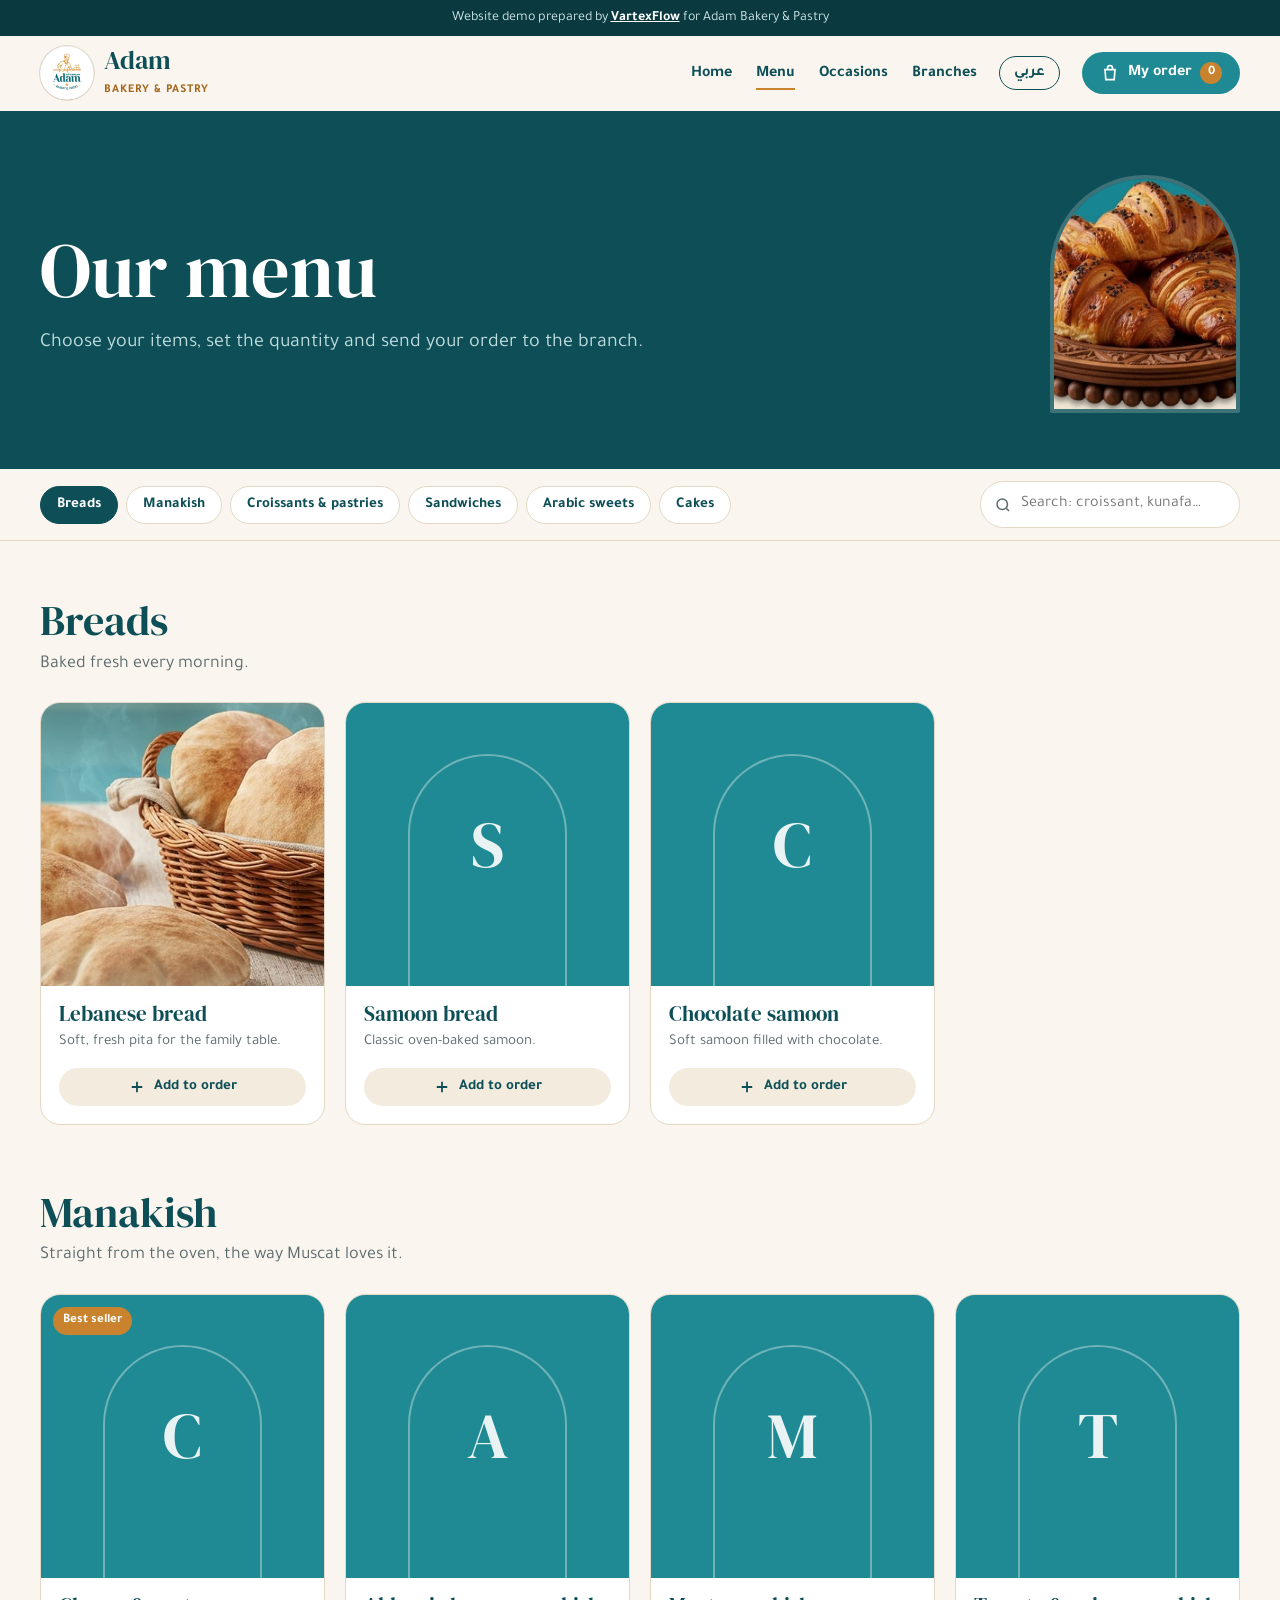
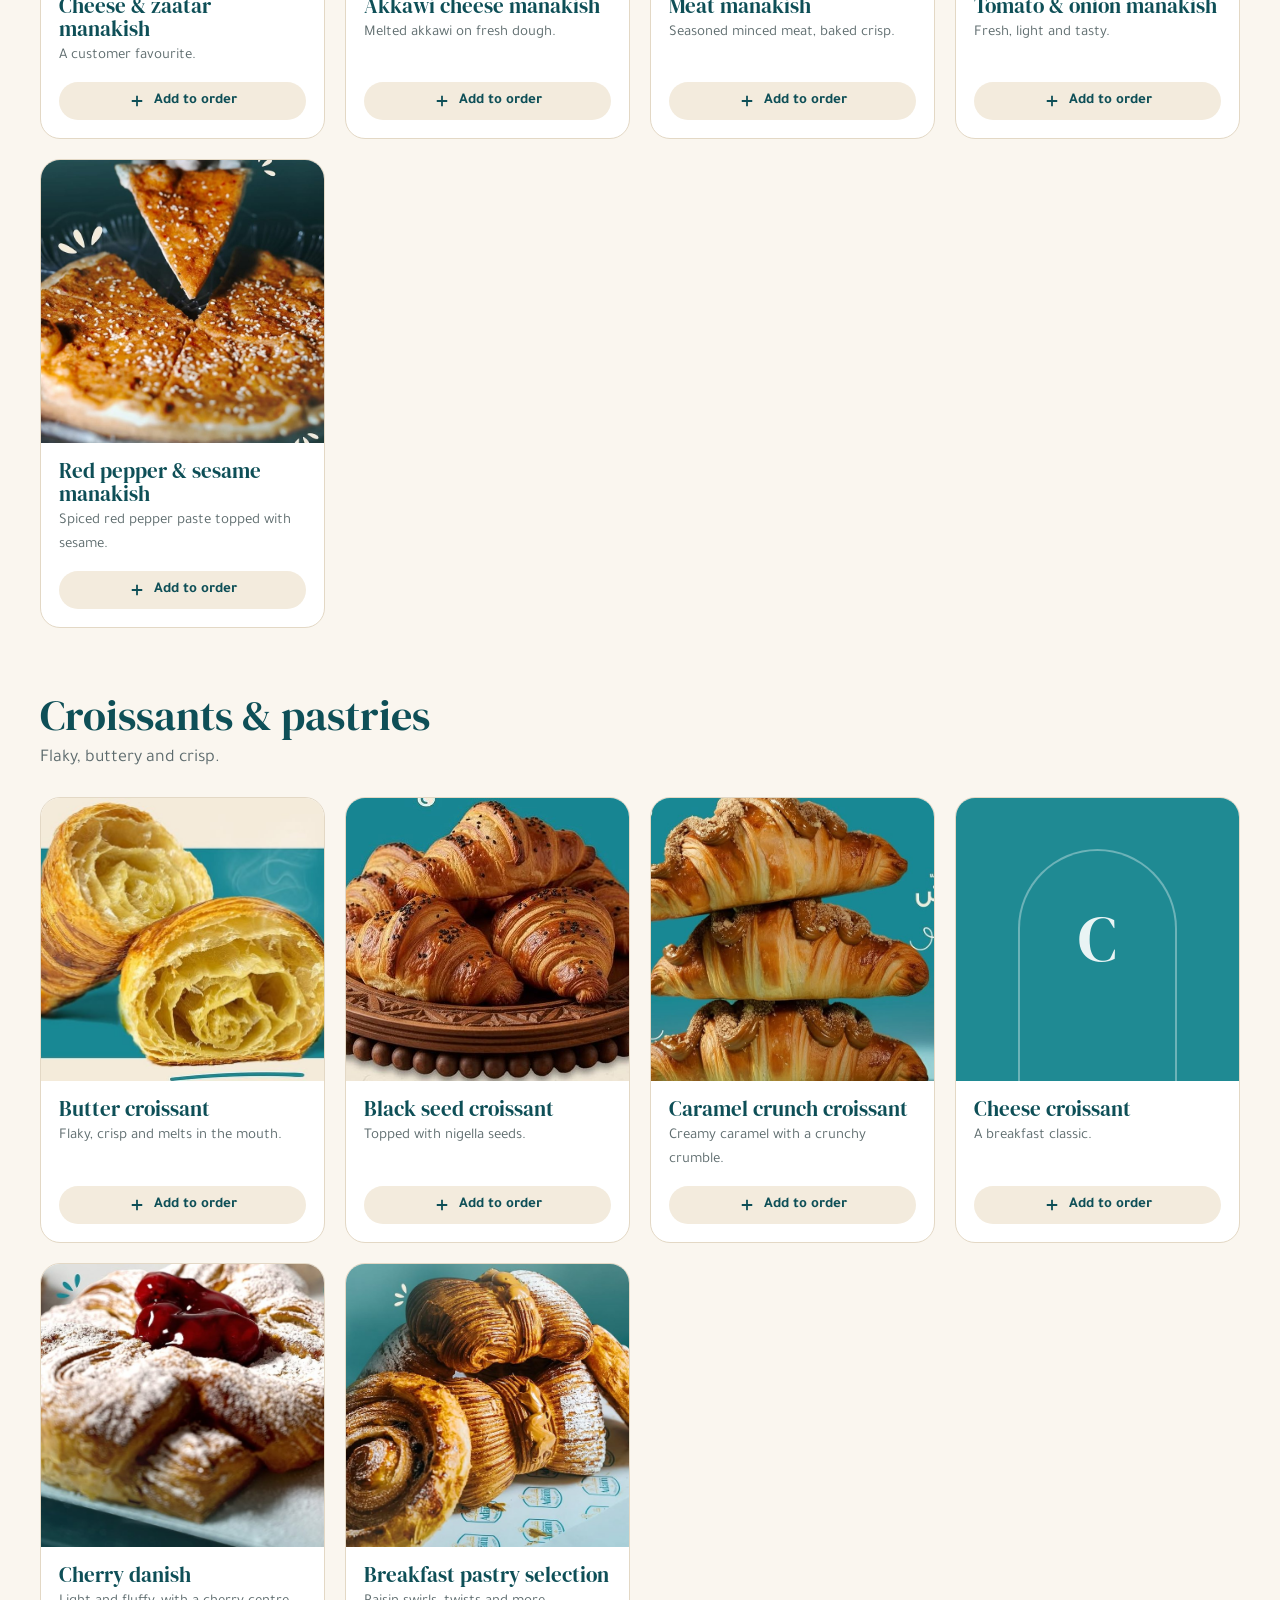
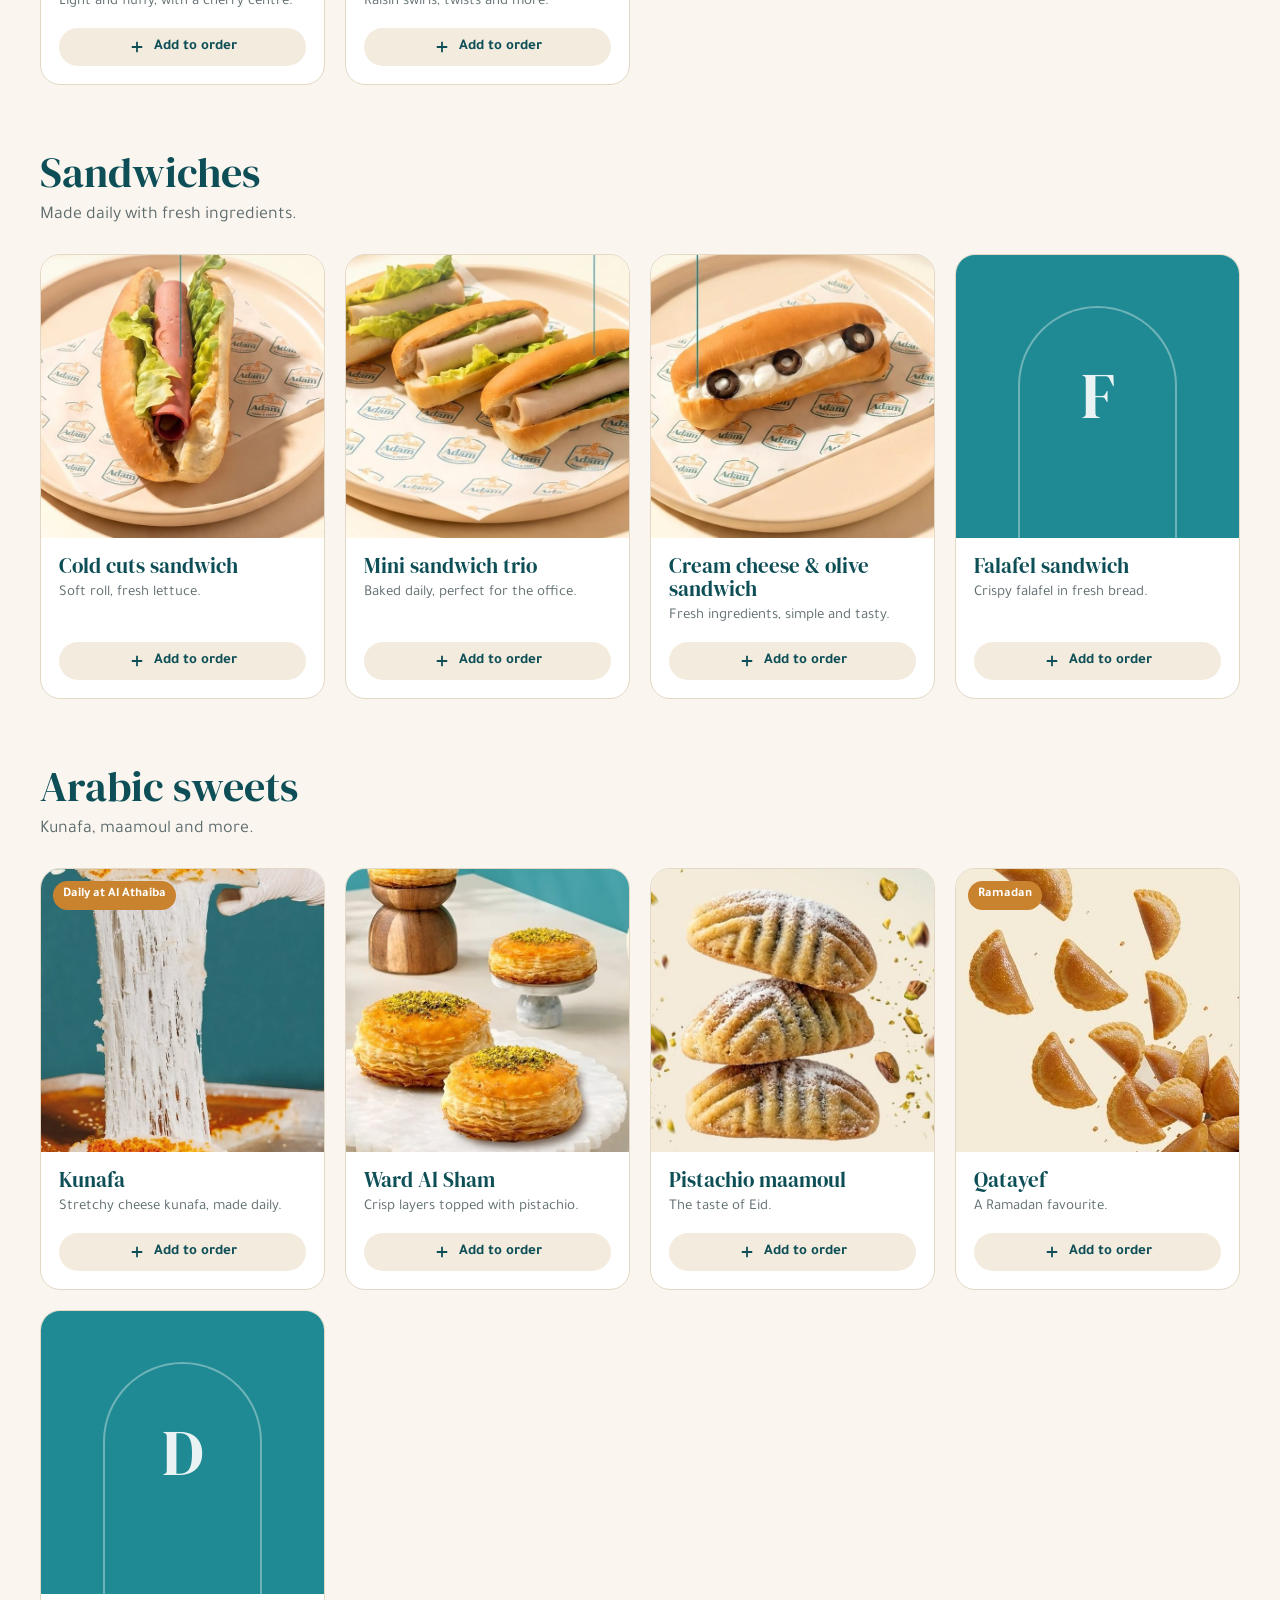
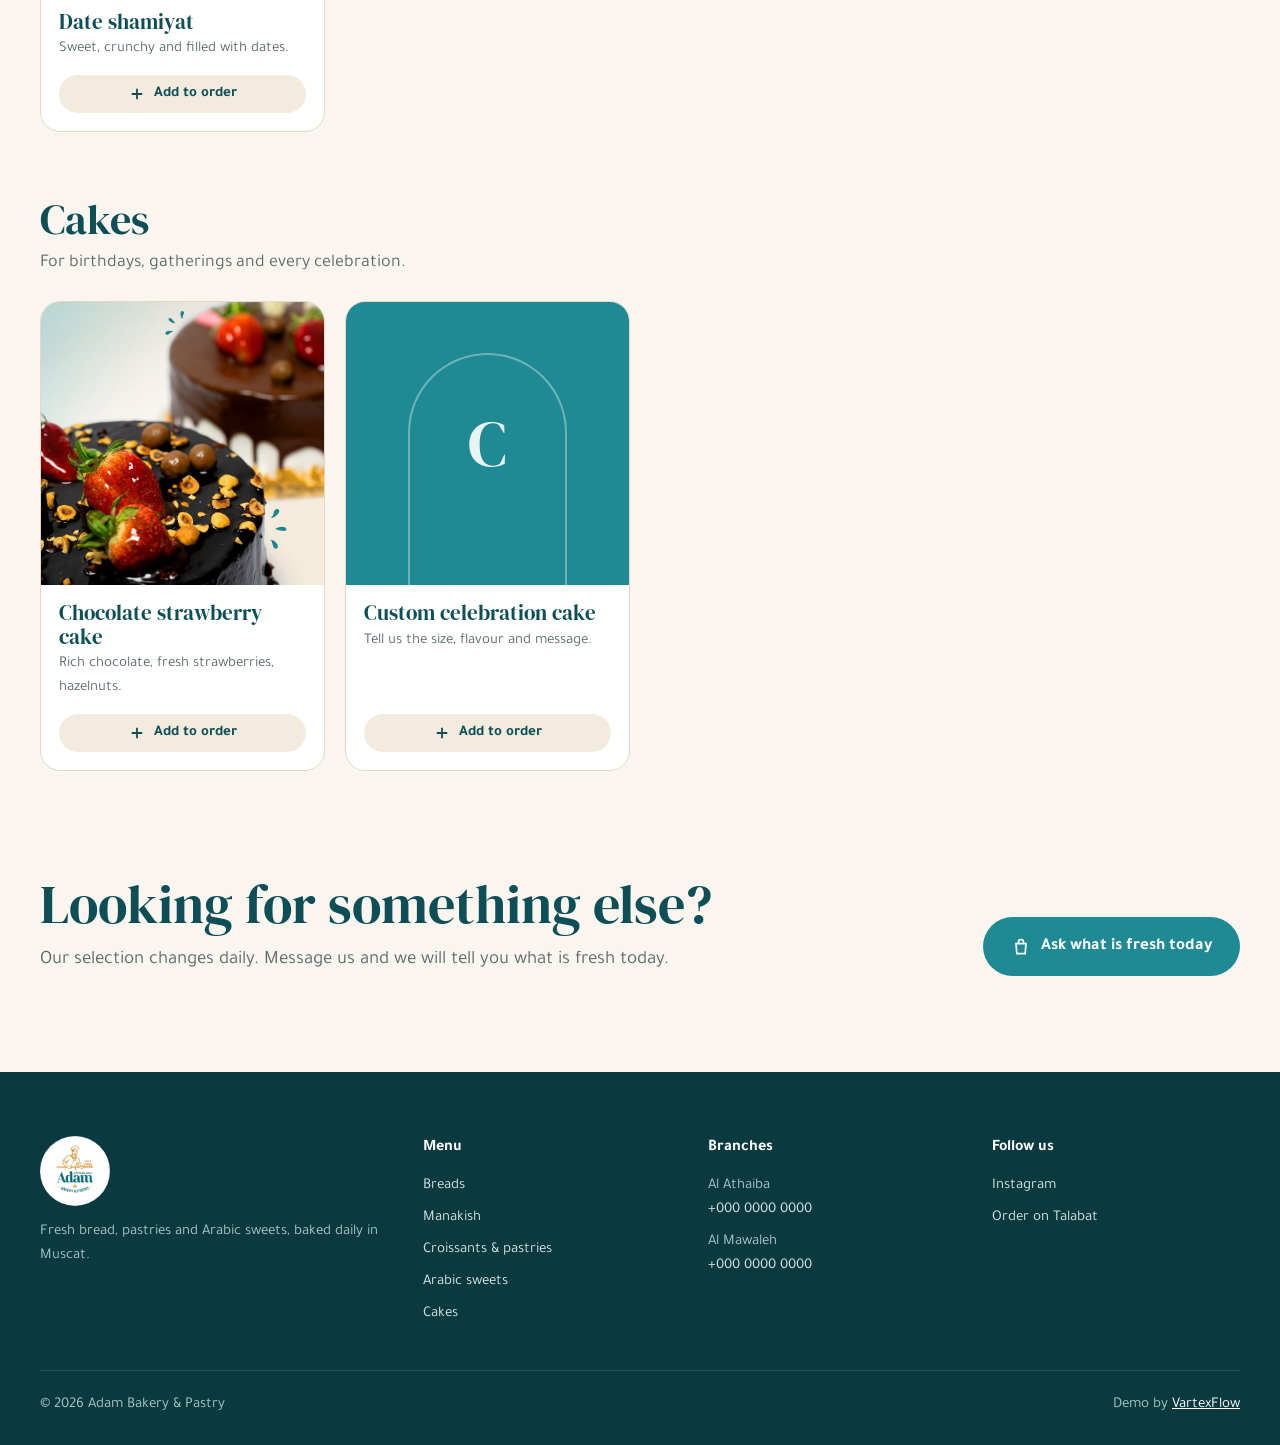
==== menu.html @ 191bb61c "Portfolio concept website Co-Authored-By: Claude Opus 5.5 <noreply@anthropic.com>" ====
<!DOCTYPE html>
<html lang="en" dir="ltr">
<head>
<meta charset="utf-8">
<meta name="viewport" content="width=device-width, initial-scale=1, viewport-fit=cover">
<meta name="robots" content="noindex, nofollow">
<meta name="theme-color" content="#0E4F57">
<title>Menu | Adam Bakery &amp; Pastry, Muscat</title>
<meta name="description" content="Browse the Adam Bakery & Pastry menu: breads, manakish, croissants, sandwiches, Arabic sweets and cakes. Build your order online.">
<link rel="icon" href="assets/img/logo.jpg">
<link rel="preconnect" href="https://fonts.googleapis.com">
<link rel="preconnect" href="https://fonts.gstatic.com" crossorigin>
<link href="https://fonts.googleapis.com/css2?family=DM+Serif+Display&family=Tajawal:wght@400;500;700;800&display=swap" rel="stylesheet">
<link rel="stylesheet" href="assets/css/style.css">
</head>
<body data-title-ar="القائمة | مخبز وحلويات آدم">
<div class="demo" data-ar="نموذج موقع من إعداد &lt;a href=&quot;https://www.vartexflow.com&quot; target=&quot;_blank&quot; rel=&quot;noopener&quot;&gt;VartexFlow&lt;/a&gt; لمخبز وحلويات آدم">Website demo prepared by <a href="https://www.vartexflow.com" target="_blank" rel="noopener">VartexFlow</a> for Adam Bakery &amp; Pastry</div>
<header class="site-header">
  <div class="wrap nav">
    <a class="brand" href="index.html" aria-label="Adam Bakery &amp; Pastry" data-ar-label="مخبز وحلويات آدم">
      <img src="assets/img/logo.jpg" alt="" width="54" height="54">
      <span><b data-ar="آدم">Adam</b><small data-ar="مخبز وحلويات">BAKERY &amp; PASTRY</small></span>
    </a>
    <ul class="links" id="site-links">
      <li><a href="index.html" data-ar="الرئيسية">Home</a></li>
      <li><a href="menu.html" aria-current="page" data-ar="القائمة">Menu</a></li>
      <li><a href="index.html#occasions" data-ar="المناسبات">Occasions</a></li>
      <li><a href="index.html#branches" data-ar="فروعنا">Branches</a></li>
    </ul>
    <button class="lang" type="button" aria-label="Switch to Arabic" data-ar-label="التبديل إلى الإنجليزية" data-ar="English">عربي</button>
    <button class="cart-btn" type="button" data-open-cart><svg viewBox="0 0 24 24" fill="none" stroke="currentColor" stroke-width="2" aria-hidden="true"><path d="M6 8h12l-1 12H7L6 8Z"/><path d="M9 8V6a3 3 0 0 1 6 0v2"/></svg><span class="label" data-ar="طلبي">My order</span><span class="count">0</span></button>
    <button class="menu-toggle" type="button" aria-expanded="false" aria-controls="site-links" aria-label="Menu" data-ar-label="القائمة">
      <svg viewBox="0 0 24 24" fill="none" stroke="currentColor" stroke-width="2.2" aria-hidden="true"><path d="M3 6h18M3 12h18M3 18h18"/></svg>
    </button>
  </div>
</header>
<main>
<section class="page-hero">
  <div class="wrap">
    <div>
      <h1 data-ar="قائمتنا">Our menu</h1>
      <p data-ar="اختر أصنافك، حدّد الكمية، وأرسل طلبك إلى الفرع.">Choose your items, set the quantity and send your order to the branch.</p>
    </div>
    <div class="mini-arch"><img src="assets/img/croissant-seeds.jpg" alt=""></div>
  </div>
</section>
<div class="menu-bar">
  <div class="wrap">
    <nav class="tabs" aria-label="Menu categories" data-ar-label="أقسام القائمة"></nav>
    <label class="search">
      <span class="sr" data-ar="ابحث في القائمة">Search the menu</span>
      <svg viewBox="0 0 24 24" fill="none" stroke="currentColor" stroke-width="2" aria-hidden="true"><circle cx="11" cy="11" r="7"/><path d="m20 20-3.5-3.5"/></svg>
      <input id="menu-search" type="search" placeholder="Search: croissant, kunafa…" data-ar-placeholder="ابحث: كرواسان، كنافة…">
    </label>
  </div>
</div>
<div id="menu-root"></div>
<p class="empty wrap" role="status"></p>
<section class="section">
  <div class="wrap">
    <div class="head" style="margin-bottom:0">
      <div>
        <h2 data-ar="تبحث عن شيء آخر؟">Looking for something else?</h2>
        <p data-ar="تتغير تشكيلتنا يومياً. راسلنا وسنخبرك بما هو متوفر اليوم.">Our selection changes daily. Message us and we will tell you what is fresh today.</p>
      </div>
      <a class="btn btn-teal" href="index.html#branches"><svg viewBox="0 0 24 24" fill="none" stroke="currentColor" stroke-width="2" aria-hidden="true"><path d="M6 8h12l-1 12H7L6 8Z"/><path d="M9 8V6a3 3 0 0 1 6 0v2"/></svg><span data-ar="اسأل عن المتوفر اليوم">Ask what is fresh today</span></a>
    </div>
  </div>
</section>
</main>
<div class="scrim"></div>
<aside class="drawer" aria-hidden="true" inert aria-labelledby="drawer-title" role="dialog" aria-modal="true">
  <header>
    <h2 id="drawer-title" data-ar="طلبي">My order</h2>
    <button class="x" type="button" aria-label="Close" data-ar-label="إغلاق"><svg viewBox="0 0 24 24" fill="none" stroke="currentColor" stroke-width="2.2" aria-hidden="true"><path d="M6 6l12 12M18 6 6 18"/></svg></button>
  </header>
  <div class="items"></div>
  <form class="checkout" id="order-form" novalidate>
    <label for="branch" data-ar="الفرع">Branch</label>
    <select id="branch"></select>
    <label data-ar="طريقة الاستلام">How would you like it?</label>
    <div class="seg">
      <label><input type="radio" name="mode" value="pickup" checked><span data-ar="استلام من الفرع">Pickup</span></label>
      <label><input type="radio" name="mode" value="delivery"><span data-ar="توصيل">Delivery</span></label>
    </div>
    <label for="cust-name" data-ar="الاسم">Your name</label>
    <input id="cust-name" autocomplete="name" required>
    <label for="notes" data-ar="ملاحظات (اختياري)">Notes (optional)</label>
    <textarea id="notes" placeholder="Pickup time, delivery area, cake message…" data-ar-placeholder="وقت الاستلام، منطقة التوصيل، عبارة الكيك…"></textarea>
    <button class="btn btn-teal" type="submit"><svg viewBox="0 0 24 24" fill="none" stroke="currentColor" stroke-width="2" aria-hidden="true"><path d="M6 8h12l-1 12H7L6 8Z"/><path d="M9 8V6a3 3 0 0 1 6 0v2"/></svg><span data-ar="أرسل الطلب (تجريبي)">Place order (demo)</span></button>
    <p class="hint" data-ar="هذا موقع تجريبي، لن يتم إرسال الطلب.">Portfolio demo: orders are not sent anywhere.</p>
  </form>
</aside>
<div class="toast" role="status" aria-live="polite"></div>
<button class="fab" type="button" data-open-cart><svg viewBox="0 0 24 24" fill="none" stroke="currentColor" stroke-width="2" aria-hidden="true"><path d="M6 8h12l-1 12H7L6 8Z"/><path d="M9 8V6a3 3 0 0 1 6 0v2"/></svg><span data-ar="عرض الطلب">View order</span><span class="count">0</span></button>
<footer class="site-footer">
  <div class="wrap">
    <div class="fgrid">
      <div class="fbrand">
        <img src="assets/img/logo.jpg" alt="Adam Bakery &amp; Pastry logo" width="70" height="70">
        <p data-ar="خبز ومعجنات وحلويات عربية طازجة، تُخبز يومياً في مسقط.">Fresh bread, pastries and Arabic sweets, baked daily in Muscat.</p>
      </div>
      <div>
        <h4 data-ar="القائمة">Menu</h4>
        <ul>
          <li><a href="menu.html#breads" data-ar="الخبز">Breads</a></li>
          <li><a href="menu.html#manakish" data-ar="المناقيش">Manakish</a></li>
          <li><a href="menu.html#pastries" data-ar="الكرواسان والمعجنات">Croissants &amp; pastries</a></li>
          <li><a href="menu.html#sweets" data-ar="الحلويات العربية">Arabic sweets</a></li>
          <li><a href="menu.html#cakes" data-ar="الكيك">Cakes</a></li>
        </ul>
      </div>
      <div>
        <h4 data-ar="فروعنا">Branches</h4>
        <ul>
          <li><span data-ar="العذيبة">Al Athaiba</span><br><a class="ltr" href="tel:+00000000000">+000 0000 0000</a></li>
          <li><span data-ar="الموالح">Al Mawaleh</span><br><a class="ltr" href="tel:+00000000000">+000 0000 0000</a></li>
        </ul>
      </div>
      <div>
        <h4 data-ar="تابعونا">Follow us</h4>
        <ul>
          <li><a href="https://www.instagram.com/adambakery_om" target="_blank" rel="noopener">Instagram</a></li>
          <li><a href="https://www.talabat.com/oman/adam-bakery-pastry" target="_blank" rel="noopener" data-ar="اطلب عبر طلبات">Order on Talabat</a></li>
        </ul>
      </div>
    </div>
    <div class="fbottom">
      <span>&copy; <span data-year>2026</span> <span data-ar="مخبز وحلويات آدم">Adam Bakery &amp; Pastry</span></span>
      <span><span data-ar="نموذج من">Demo by</span> <a href="https://www.vartexflow.com" target="_blank" rel="noopener">VartexFlow</a></span>
    </div>
  </div>
</footer>
<script src="assets/js/data.js"></script>
<script src="assets/js/app.js"></script>
</body>
</html>
---- assets/css/style.css ----
:root{
  --teal:#1F8A93;
  --teal-deep:#0E4F57;
  --teal-ink:#0A3A40;
  --cream:#F3EBDD;
  --cream-2:#FAF6EF;
  --crust:#C9832E;
  --crust-dark:#A5671D;
  --ink:#1D2A2C;
  --muted:#5D6B6D;
  --line:#E3D8C5;
  --white:#fff;
  --display:"DM Serif Display", Georgia, serif;
  --body:"Tajawal", "Segoe UI", Tahoma, sans-serif;
  --arch:999px 999px 18px 18px;
  --header-h:74px;
}
*{box-sizing:border-box}
html{scroll-behavior:smooth;scroll-padding-top:calc(var(--header-h) + 70px)}
body{margin:0;font-family:var(--body);font-size:18px;line-height:1.6;color:var(--ink);background:var(--cream-2);padding-bottom:env(safe-area-inset-bottom,0px)}
img{max-width:100%;display:block}
a{color:inherit}
button{font-family:inherit}
:focus-visible{outline:3px solid var(--crust);outline-offset:3px}
h1,h2,h3{margin:0;line-height:1.1;font-weight:400;font-family:var(--display)}
[dir="rtl"] h1,[dir="rtl"] h2,[dir="rtl"] h3{font-family:var(--body);font-weight:800;line-height:1.3}
p{margin:0}
.wrap{width:min(1200px,100% - 40px);margin-inline:auto}
.sr{position:absolute;width:1px;height:1px;overflow:hidden;clip:rect(0 0 0 0);white-space:nowrap}

/* demo bar */
.demo{background:var(--teal-ink);color:#cfe6e8;font-size:14px;text-align:center;padding:7px 16px;padding-top:calc(7px + env(safe-area-inset-top,0px))}
.demo a{color:#fff;font-weight:700}

/* header */
.site-header{position:sticky;top:0;z-index:40;background:rgba(250,246,239,.96);backdrop-filter:blur(8px);border-bottom:1px solid transparent;transition:border-color .2s,box-shadow .2s}
.site-header.scrolled{border-color:var(--line);box-shadow:0 8px 24px rgba(14,79,87,.07)}
.nav{display:flex;align-items:center;gap:22px;height:var(--header-h)}
.brand{display:flex;align-items:center;gap:10px;text-decoration:none;margin-inline-end:auto}
.brand img{width:54px;height:54px;border-radius:50%;box-shadow:0 0 0 1px var(--line)}
.brand b{font-family:var(--display);font-weight:400;font-size:26px;color:var(--teal-deep);line-height:1}
.brand small{display:block;font-size:12px;letter-spacing:.08em;color:var(--crust-dark);font-weight:700}
[dir="rtl"] .brand b{font-family:var(--body);font-weight:800;font-size:22px}
.links{display:flex;gap:24px;list-style:none;margin:0;padding:0}
.links a{text-decoration:none;font-weight:700;font-size:16px;color:var(--teal-deep);padding:6px 0;border-bottom:2px solid transparent}
.links a:hover{color:var(--crust-dark)}
.links a[aria-current="page"]{border-color:var(--crust)}
.lang{border:1.5px solid var(--teal-deep);background:transparent;color:var(--teal-deep);font-weight:700;font-size:15px;border-radius:40px;padding:7px 14px;cursor:pointer}
.lang:hover{background:var(--teal-deep);color:#fff}
.cart-btn{position:relative;display:inline-flex;align-items:center;gap:8px;background:var(--teal);color:#fff;border:0;border-radius:40px;padding:10px 18px;font-weight:700;font-size:16px;cursor:pointer}
.cart-btn:hover{background:var(--teal-deep)}
.cart-btn svg{width:20px;height:20px}
.count{min-width:22px;height:22px;border-radius:11px;background:var(--crust);color:#fff;font-size:13px;display:inline-grid;place-items:center;padding:0 6px}
.count.bump{animation:bump .35s}
@keyframes bump{50%{transform:scale(1.35)}}
.menu-toggle{display:none;background:none;border:0;width:44px;height:44px;padding:10px;color:var(--teal-deep);cursor:pointer}
.menu-toggle svg{width:24px;height:24px}
@media (max-width:980px){
  .menu-toggle{display:block}
  .links{position:absolute;top:100%;inset-inline:0;flex-direction:column;gap:0;background:var(--cream-2);padding:6px 20px 18px;border-bottom:1px solid var(--line);box-shadow:0 20px 30px rgba(14,79,87,.1);opacity:0;visibility:hidden;transform:translateY(-6px);transition:opacity .18s,transform .18s,visibility .18s}
  .links.open{opacity:1;visibility:visible;transform:none}
  .links a{display:block;padding:14px 0;border-bottom:1px solid var(--line);font-size:18px}
  .links a[aria-current="page"]{border-bottom-color:var(--line);color:var(--crust-dark)}
  .cart-btn .label{display:none}
  .cart-btn{padding:10px 14px}
}
@media (max-width:420px){.brand small{display:none}.brand img{width:46px;height:46px}.nav{gap:10px}.lang{padding:6px 10px}}

/* buttons */
.btn{display:inline-flex;align-items:center;justify-content:center;gap:10px;white-space:nowrap;text-decoration:none;font-weight:700;font-size:17px;padding:14px 26px;border-radius:40px;border:2px solid transparent;cursor:pointer;transition:background .15s,color .15s,border-color .15s}
.btn svg{width:20px;height:20px;flex:none}
.btn-crust{background:var(--crust);color:#fff}
.btn-crust:hover{background:var(--crust-dark)}
.btn-teal{background:var(--teal);color:#fff}
.btn-teal:hover{background:var(--teal-deep)}
.btn-ghost{border-color:var(--teal-deep);color:var(--teal-deep)}
.btn-ghost:hover{background:var(--teal-deep);color:#fff}
.btn-light{border-color:rgba(255,255,255,.7);color:#fff}
.btn-light:hover{background:#fff;color:var(--teal-deep)}

/* hero */
.hero{background:var(--cream);overflow:hidden;position:relative}
.hero::before{content:"";position:absolute;inset-inline-end:-8%;top:-30%;width:60%;aspect-ratio:1;border-radius:50%;background:radial-gradient(circle,rgba(31,138,147,.12),transparent 65%)}
.hero-grid{position:relative;display:grid;grid-template-columns:1.1fr .9fr;gap:56px;align-items:center;padding:64px 0 72px}
.hero .kicker{display:inline-flex;align-items:center;gap:8px;color:var(--teal-deep);font-weight:700;font-size:16px;margin-bottom:18px}
.hero .kicker i{width:9px;height:9px;border-radius:50%;background:#2DB36B;box-shadow:0 0 0 0 rgba(45,179,107,.5);animation:pulse 2s infinite}
@keyframes pulse{70%{box-shadow:0 0 0 10px rgba(45,179,107,0)}100%{box-shadow:0 0 0 0 rgba(45,179,107,0)}}
.hero h1{font-size:clamp(46px,6.4vw,86px);color:var(--teal-deep);letter-spacing:-.01em;text-wrap:balance}
[dir="rtl"] .hero h1{font-size:clamp(40px,5.6vw,72px)}
.hero-lede{font-size:21px;color:var(--muted);max-width:30em;margin:22px 0 34px}
.hero-actions{display:flex;flex-wrap:wrap;gap:12px}
.arch{position:relative;justify-self:center;width:min(440px,100%)}
.arch-frame{position:relative;aspect-ratio:4/5;border-radius:var(--arch);overflow:hidden;background:var(--teal);box-shadow:0 30px 60px rgba(14,79,87,.22)}
.arch-frame img{position:absolute;inset:0;width:100%;height:100%;object-fit:cover;opacity:0;transform:scale(1.06);transition:opacity 1.1s ease,transform 6s ease}
.arch-frame img.active{opacity:1;transform:scale(1)}
.arch::after{content:"";position:absolute;inset:-14px;border:2px solid var(--crust);border-radius:var(--arch);z-index:-1;opacity:.5}
.arch-label{position:absolute;inset-inline-start:-28px;bottom:34px;background:#fff;border-radius:14px;padding:12px 16px;box-shadow:0 12px 30px rgba(14,79,87,.16);display:flex;gap:12px;align-items:center;min-width:210px}
.arch-label img{width:44px;height:44px;border-radius:50%;object-fit:cover}
.arch-label b{display:block;color:var(--teal-deep);font-size:16px;line-height:1.2}
.arch-label span{font-size:14px;color:var(--muted)}
@media (max-width:880px){
  .hero-grid{grid-template-columns:1fr;gap:44px;padding:44px 0 56px}
  .arch{width:min(360px,86%)}
  .arch-label{inset-inline-start:-12px}
}

/* ticker */
.ticker{background:var(--teal-deep);color:#fff;overflow:hidden;padding:14px 0}
.ticker ul{display:flex;width:max-content;list-style:none;margin:0;padding:0;animation:tick 45s linear infinite}
[dir="rtl"] .ticker ul{animation-name:tick-rtl}
.ticker li{display:flex;align-items:center;gap:28px;padding-inline-end:28px;font-size:19px;font-weight:700;white-space:nowrap}
.ticker li::after{content:"";width:22px;height:22px;background:url("data:image/svg+xml,%3Csvg xmlns='http://www.w3.org/2000/svg' viewBox='0 0 24 24' fill='none' stroke='%23C9832E' stroke-width='1.8'%3E%3Cpath d='M12 22V8M12 12c-3 0-5-2-5-5 3 0 5 2 5 5Zm0 0c3 0 5-2 5-5-3 0-5 2-5 5Zm0 5c-3 0-5-2-5-5 3 0 5 2 5 5Zm0 0c3 0 5-2 5-5-3 0-5 2-5 5Z'/%3E%3C/svg%3E") center/contain no-repeat}
@keyframes tick{to{transform:translateX(-50%)}}
@keyframes tick-rtl{to{transform:translateX(50%)}}

/* sections */
.section{padding:96px 0}
.section.cream{background:var(--cream)}
.section.teal{background:var(--teal-deep);color:#fff}
.head{display:flex;justify-content:space-between;align-items:flex-end;gap:24px;flex-wrap:wrap;margin-bottom:40px}
.head > div{max-width:38em}
.head h2{font-size:clamp(34px,4.2vw,54px);color:var(--teal-deep);text-wrap:balance}
.teal .head h2{color:#fff}
.head p{margin-top:12px;color:var(--muted);font-size:19px}
.teal .head p{color:#bfdcdf}
@media (max-width:760px){.section{padding:68px 0}}

/* product cards */
.rail-wrap{position:relative}
.rail{display:grid;grid-auto-flow:column;grid-auto-columns:minmax(250px,1fr);gap:20px;overflow-x:auto;scroll-snap-type:x mandatory;padding-bottom:12px;scrollbar-width:thin}
.rail > *{scroll-snap-align:start}
.rail-nav{display:flex;gap:8px}
.rail-nav button{width:46px;height:46px;border-radius:50%;border:1.5px solid var(--teal-deep);background:transparent;color:var(--teal-deep);cursor:pointer;display:grid;place-items:center}
.rail-nav button:hover{background:var(--teal-deep);color:#fff}
.rail-nav svg{width:20px;height:20px}
[dir="rtl"] .rail-nav svg{transform:scaleX(-1)}
.card{background:#fff;border-radius:20px;overflow:hidden;display:flex;flex-direction:column;border:1px solid var(--line)}
.card .ph{position:relative;aspect-ratio:1;overflow:hidden;background:var(--cream)}
.card .ph img{width:100%;height:100%;object-fit:cover;transition:transform .5s}
.card:hover .ph img{transform:scale(1.05)}
.card .ph.none{display:grid;place-items:center;background:var(--teal);color:#fff}
.card .ph.none .letter{font-family:var(--display);font-size:64px;opacity:.9}
[dir="rtl"] .card .ph.none .letter{font-family:var(--body);font-weight:800}
.card .ph.none::before{content:"";position:absolute;inset:18% 22% 0;border:2px solid rgba(255,255,255,.35);border-bottom:0;border-radius:999px 999px 0 0}
.tag{position:absolute;top:12px;inset-inline-start:12px;background:var(--crust);color:#fff;font-size:13px;font-weight:700;padding:4px 10px;border-radius:20px}
.card .body{padding:16px 18px 18px;display:flex;flex-direction:column;flex:1}
.card h3{font-size:21px;color:var(--teal-deep);margin-bottom:4px}
[dir="rtl"] .card h3{font-size:19px}
.card p{font-size:15px;color:var(--muted);flex:1}
.add{margin-top:14px;display:flex;align-items:center;justify-content:space-between;gap:10px}
.add-btn{flex:1;display:inline-flex;align-items:center;justify-content:center;gap:8px;border:0;border-radius:40px;background:var(--cream);color:var(--teal-deep);font-weight:700;font-size:15px;padding:10px 14px;cursor:pointer;transition:background .15s,color .15s}
.add-btn:hover{background:var(--teal);color:#fff}
.add-btn.added{background:var(--teal);color:#fff}
.qty{display:flex;align-items:center;gap:6px;background:var(--cream);border-radius:40px;padding:4px}
.qty button{width:32px;height:32px;border-radius:50%;border:0;background:#fff;color:var(--teal-deep);font-size:18px;font-weight:700;cursor:pointer;line-height:1}
.qty button:hover{background:var(--teal);color:#fff}
.qty output{min-width:22px;text-align:center;font-weight:700}

/* breakfast feature */
.feature{display:grid;grid-template-columns:1fr 1fr;gap:64px;align-items:center}
.feature-img{position:relative}
.feature-img img{width:100%;aspect-ratio:1;object-fit:cover;border-radius:28px}
.feature-img .small{position:absolute;width:42%;aspect-ratio:1;inset-inline-end:-24px;bottom:-30px;border-radius:var(--arch);border:6px solid var(--cream-2);object-fit:cover}
.feature h2{font-size:clamp(34px,4vw,52px);color:var(--teal-deep);margin-bottom:18px}
.feature > div > p{color:var(--muted);font-size:19px;max-width:32em}
.points{list-style:none;margin:30px 0 34px;padding:0;display:grid;gap:18px}
.points li{display:flex;gap:16px;align-items:flex-start}
.points .ic{flex:none;width:48px;height:48px;border-radius:50%;background:var(--cream);display:grid;place-items:center;color:var(--crust-dark)}
.points svg{width:24px;height:24px}
.points b{display:block;color:var(--teal-deep);font-size:19px}
.points span{color:var(--muted);font-size:16px}
@media (max-width:880px){.feature{grid-template-columns:1fr;gap:56px}.feature-img .small{inset-inline-end:8px}}

/* categories */
.cats{display:grid;grid-template-columns:repeat(3,1fr);gap:18px}
.cat{position:relative;display:block;border-radius:22px;overflow:hidden;aspect-ratio:4/3;text-decoration:none;color:#fff;isolation:isolate}
.cat img{position:absolute;inset:0;width:100%;height:100%;object-fit:cover;z-index:-2;transition:transform .6s}
.cat::before{content:"";position:absolute;inset:0;z-index:-1;background:linear-gradient(180deg,transparent 35%,rgba(10,58,64,.85))}
.cat:hover img{transform:scale(1.06)}
.cat .t{position:absolute;inset-inline:22px;bottom:18px}
.cat h3{font-size:28px}
[dir="rtl"] .cat h3{font-size:24px}
.cat span{font-size:15px;opacity:.9}
@media (max-width:880px){.cats{grid-template-columns:1fr 1fr}}
@media (max-width:520px){.cats{grid-template-columns:1fr}.cat{aspect-ratio:16/10}}

/* seasonal */
.season{display:grid;grid-template-columns:.9fr 1.1fr;gap:56px;align-items:center}
.season-art{display:grid;grid-template-columns:1fr 1fr;gap:14px}
.season-art img{width:100%;height:100%;object-fit:cover;border-radius:22px}
.season-art img:first-child{grid-row:span 2;border-radius:var(--arch)}
.season h2{font-size:clamp(34px,4vw,52px);margin-bottom:16px}
.season p{color:#bfdcdf;font-size:19px;max-width:30em}
.season .chips{display:flex;flex-wrap:wrap;gap:8px;list-style:none;margin:26px 0 32px;padding:0}
.season .chips li{border:1px solid rgba(255,255,255,.3);border-radius:30px;padding:7px 14px;font-size:15px;font-weight:700}
@media (max-width:880px){.season{grid-template-columns:1fr}}

/* branches */
.branches{display:grid;grid-template-columns:1fr 1fr;gap:22px}
.branch{background:#fff;border:1px solid var(--line);border-radius:24px;padding:30px;display:flex;flex-direction:column;gap:14px}
.branch h3{font-size:30px;color:var(--teal-deep)}
.branch .ar{color:var(--crust-dark);font-weight:700}
.branch .phone{font-size:22px;font-weight:700;color:var(--ink);text-decoration:none;direction:ltr;unicode-bidi:embed;align-self:flex-start}
.branch .note{font-size:15px;color:var(--muted)}
.branch .acts{display:flex;flex-wrap:wrap;gap:10px;margin-top:6px}
.branch .btn{font-size:15px;padding:11px 18px}
@media (max-width:760px){.branches{grid-template-columns:1fr}}

/* instagram */
.insta{display:grid;grid-template-columns:repeat(6,1fr);gap:10px}
.insta a{display:block;aspect-ratio:1;border-radius:14px;overflow:hidden}
.insta img{width:100%;height:100%;object-fit:cover;transition:transform .5s,opacity .3s}
.insta a:hover img{transform:scale(1.07);opacity:.9}
@media (max-width:880px){.insta{grid-template-columns:repeat(3,1fr)}}


/* location map */
.map-tabs{display:flex;gap:6px;background:#fff;border:1px solid var(--line);border-radius:40px;padding:4px}
.map-tabs button{border:0;background:transparent;color:var(--teal-deep);font-weight:700;font-size:15px;padding:9px 18px;border-radius:40px;cursor:pointer}
.map-tabs button[aria-selected="true"]{background:var(--teal-deep);color:#fff}
.map-box{position:relative;border-radius:28px;overflow:hidden;border:1px solid var(--line);background:#e7e2d8;height:460px}
.map-box iframe{width:100%;height:100%;border:0;display:block}
.map-card{position:absolute;inset-inline-start:24px;bottom:24px;background:#fff;border-radius:20px;padding:22px 24px;box-shadow:0 16px 40px rgba(14,79,87,.2);max-width:420px}
.map-card h3{font-size:26px;color:var(--teal-deep);margin-bottom:6px}
.map-card .phone{display:inline-block;font-size:19px;font-weight:700;color:var(--ink);text-decoration:none;margin-bottom:14px}
.map-card .acts{display:flex;flex-wrap:wrap;gap:8px}
.map-card .btn{font-size:15px;padding:10px 16px}
@media (max-width:640px){
  .map-box{height:auto;border-radius:22px}
  .map-box iframe{height:300px}
  .map-card{position:static;max-width:none;box-shadow:none;border-radius:0}
}

/* menu page */
.page-hero{background:var(--teal-deep);color:#fff;position:relative;overflow:hidden}
.page-hero .wrap{padding:64px 0 56px;display:grid;grid-template-columns:1fr auto;gap:40px;align-items:center}
.page-hero h1{font-size:clamp(44px,6vw,76px)}
.page-hero p{color:#bfdcdf;font-size:20px;max-width:32em;margin-top:14px}
.page-hero .mini-arch{width:190px;aspect-ratio:4/5;border-radius:var(--arch);overflow:hidden;border:4px solid rgba(255,255,255,.2)}
.page-hero .mini-arch img{width:100%;height:100%;object-fit:cover}
@media (max-width:760px){.page-hero .wrap{grid-template-columns:1fr}.page-hero .mini-arch{display:none}}
.menu-bar{position:sticky;top:var(--header-h);z-index:30;background:var(--cream-2);border-bottom:1px solid var(--line)}
.menu-bar .wrap{display:flex;gap:14px;align-items:center;padding:12px 0}
.tabs{display:flex;gap:8px;overflow-x:auto;scrollbar-width:none;flex:1}
.tabs::-webkit-scrollbar{display:none}
.tabs button{white-space:nowrap;border:1.5px solid var(--line);background:#fff;color:var(--teal-deep);font-weight:700;font-size:15px;padding:9px 16px;border-radius:40px;cursor:pointer}
.tabs button[aria-pressed="true"]{background:var(--teal-deep);border-color:var(--teal-deep);color:#fff}
.search{position:relative;flex:none;width:260px}
.search input{width:100%;font:inherit;font-size:16px;padding:10px 14px 10px 40px;border-radius:40px;border:1.5px solid var(--line);background:#fff}
[dir="rtl"] .search input{padding:10px 40px 10px 14px}
.search svg{position:absolute;inset-inline-start:14px;top:50%;width:18px;height:18px;transform:translateY(-50%);color:var(--muted)}
@media (max-width:760px){.menu-bar .wrap{flex-direction:column;align-items:stretch}.search{width:100%}}
.menu-sec{padding:56px 0 8px}
.menu-sec h2{font-size:clamp(30px,3.4vw,42px);color:var(--teal-deep);margin-bottom:6px}
.menu-sec > .wrap > p{color:var(--muted);margin-bottom:24px}
.grid{display:grid;grid-template-columns:repeat(auto-fill,minmax(240px,1fr));gap:20px}
@media (max-width:560px){.grid{grid-template-columns:1fr 1fr;gap:12px}.grid .card h3{font-size:17px}.grid .card p{font-size:13px}.grid .card .body{padding:12px}.grid .add{flex-wrap:wrap}.grid .add-btn{font-size:13px;padding:9px 8px}.grid .add-btn svg{display:none}.grid .qty{margin-inline:auto}.card .ph.none .letter{font-size:44px}}
.empty{padding:60px 0;text-align:center;color:var(--muted);display:none}

/* cart drawer */
.scrim{position:fixed;inset:0;background:rgba(10,58,64,.45);z-index:60;opacity:0;visibility:hidden;transition:opacity .25s,visibility .25s}
.scrim.open{opacity:1;visibility:visible}
.drawer{position:fixed;top:0;bottom:0;inset-inline-end:0;width:min(440px,100%);background:var(--cream-2);z-index:70;display:flex;flex-direction:column;transform:translateX(105%);transition:transform .3s ease;padding-top:env(safe-area-inset-top,0px);padding-bottom:env(safe-area-inset-bottom,0px)}
[dir="rtl"] .drawer{transform:translateX(-105%)}
.drawer.open{transform:none!important}
.drawer header{display:flex;justify-content:space-between;align-items:center;padding:20px 22px;border-bottom:1px solid var(--line)}
.drawer header h2{font-size:28px;color:var(--teal-deep)}
.x{width:42px;height:42px;border-radius:50%;border:0;background:#fff;cursor:pointer;color:var(--teal-deep)}
.x svg{width:20px;height:20px}
.drawer .items{flex:1;overflow:auto;padding:10px 22px}
.line{display:flex;gap:14px;align-items:center;padding:14px 0;border-bottom:1px solid var(--line)}
.line img,.line .dot{width:56px;height:56px;border-radius:12px;object-fit:cover;flex:none;background:var(--teal)}
.line .n{flex:1;font-weight:700;color:var(--teal-deep);line-height:1.3}
.drawer .empty-cart{padding:40px 0;text-align:center;color:var(--muted)}
.drawer .empty-cart a{color:var(--teal);font-weight:700}
.checkout{padding:18px 22px 22px;border-top:1px solid var(--line);background:#fff}
.checkout label{display:block;font-size:14px;font-weight:700;color:var(--teal-deep);margin:10px 0 6px}
.checkout select,.checkout input,.checkout textarea{width:100%;font:inherit;font-size:16px;padding:10px 12px;border:1.5px solid var(--line);border-radius:12px;background:var(--cream-2)}
.checkout textarea{min-height:64px;resize:vertical}
.seg{display:grid;grid-template-columns:1fr 1fr;gap:6px;background:var(--cream);padding:4px;border-radius:40px}
.seg label{margin:0;text-align:center;padding:8px;border-radius:40px;cursor:pointer;font-size:15px}
.seg input{position:absolute;opacity:0;pointer-events:none}
.seg input:checked + span{color:#fff}
.seg label:has(input:checked){background:var(--teal-deep);color:#fff}
.checkout .btn{width:100%;margin-top:16px}
.checkout .hint{font-size:13px;color:var(--muted);text-align:center;margin-top:8px}

/* toast */
.toast{position:fixed;left:50%;bottom:calc(92px + env(safe-area-inset-bottom,0px));transform:translate(-50%,20px);background:var(--teal-ink);color:#fff;padding:12px 20px;border-radius:40px;font-weight:700;font-size:15px;z-index:80;opacity:0;transition:opacity .2s,transform .2s;pointer-events:none}
.toast.show{opacity:1;transform:translate(-50%,0)}

/* floating cart (mobile) */
.fab{position:fixed;inset-inline-end:18px;bottom:calc(18px + env(safe-area-inset-bottom,0px));z-index:50;display:none;align-items:center;gap:10px;background:var(--crust);color:#fff;border:0;border-radius:40px;padding:14px 20px;font-weight:700;font-size:16px;box-shadow:0 10px 26px rgba(0,0,0,.2);cursor:pointer}
.fab svg{width:20px;height:20px}
@media (max-width:980px){.fab.show{display:inline-flex}}

/* footer */
.site-footer{background:var(--teal-ink);color:#a9c6c9;padding:64px 0 calc(28px + env(safe-area-inset-bottom,0px));font-size:15px}
.fgrid{display:grid;grid-template-columns:1.4fr 1fr 1fr 1fr;gap:36px;padding-bottom:36px;border-bottom:1px solid rgba(255,255,255,.1)}
.fgrid h4{color:#fff;font-size:16px;margin:0 0 12px}
.fgrid ul{list-style:none;margin:0;padding:0}
.fgrid li{margin-bottom:8px}
.fgrid a{text-decoration:none;color:#d4e6e8}
.fgrid a:hover{color:#fff;text-decoration:underline}
.fbrand img{width:70px;height:70px;border-radius:50%;margin-bottom:14px}
.fbrand p{max-width:26em}
.fbottom{display:flex;flex-wrap:wrap;justify-content:space-between;gap:10px;padding-top:22px}
.fbottom a{color:#fff}
.ltr{direction:ltr;unicode-bidi:embed}
@media (max-width:880px){.fgrid{grid-template-columns:1fr 1fr}}
@media (max-width:520px){.fgrid{grid-template-columns:1fr}}

/* reveal */
.js .reveal{opacity:0;transform:translateY(20px);transition:opacity .7s ease,transform .7s ease}
.js .reveal.in{opacity:1;transform:none}

@media (prefers-reduced-motion:reduce){
  html{scroll-behavior:auto}
  *,*::before,*::after{animation:none!important;transition:none!important}
  .js .reveal{opacity:1;transform:none}
}
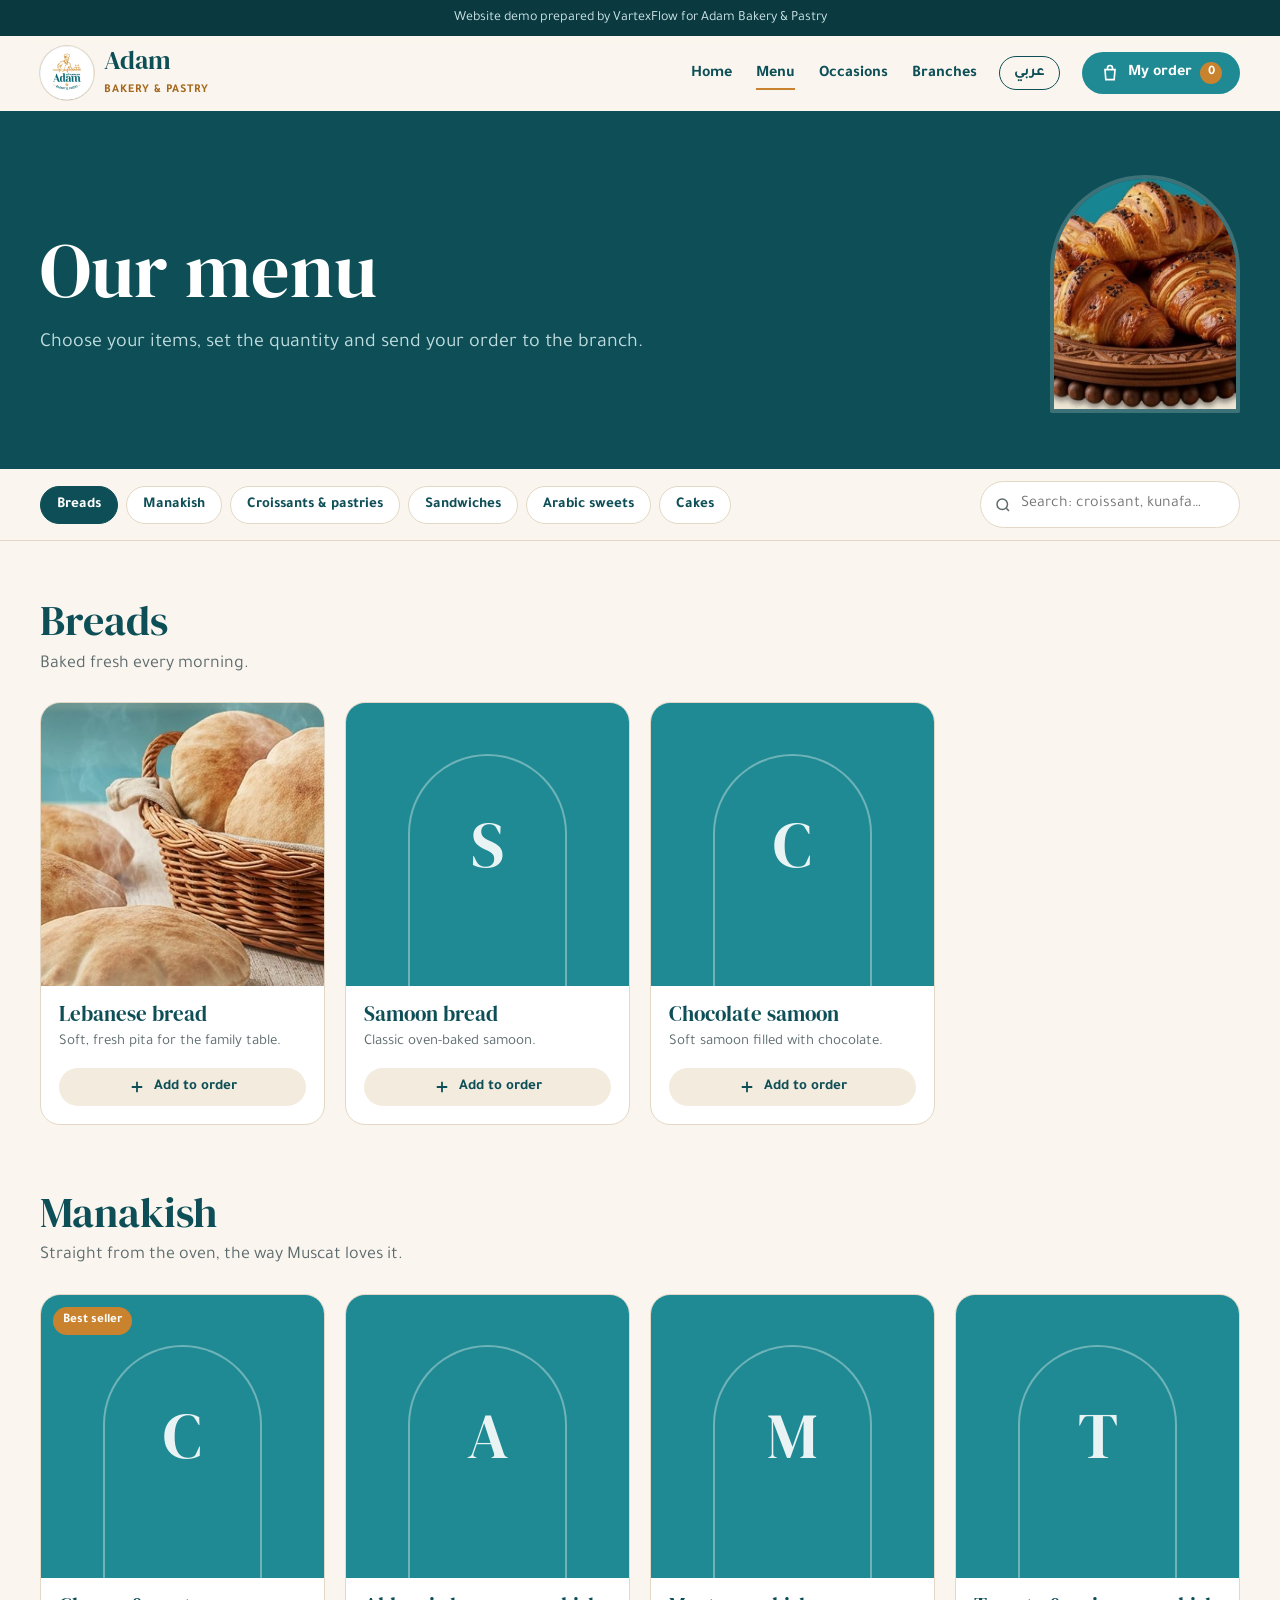
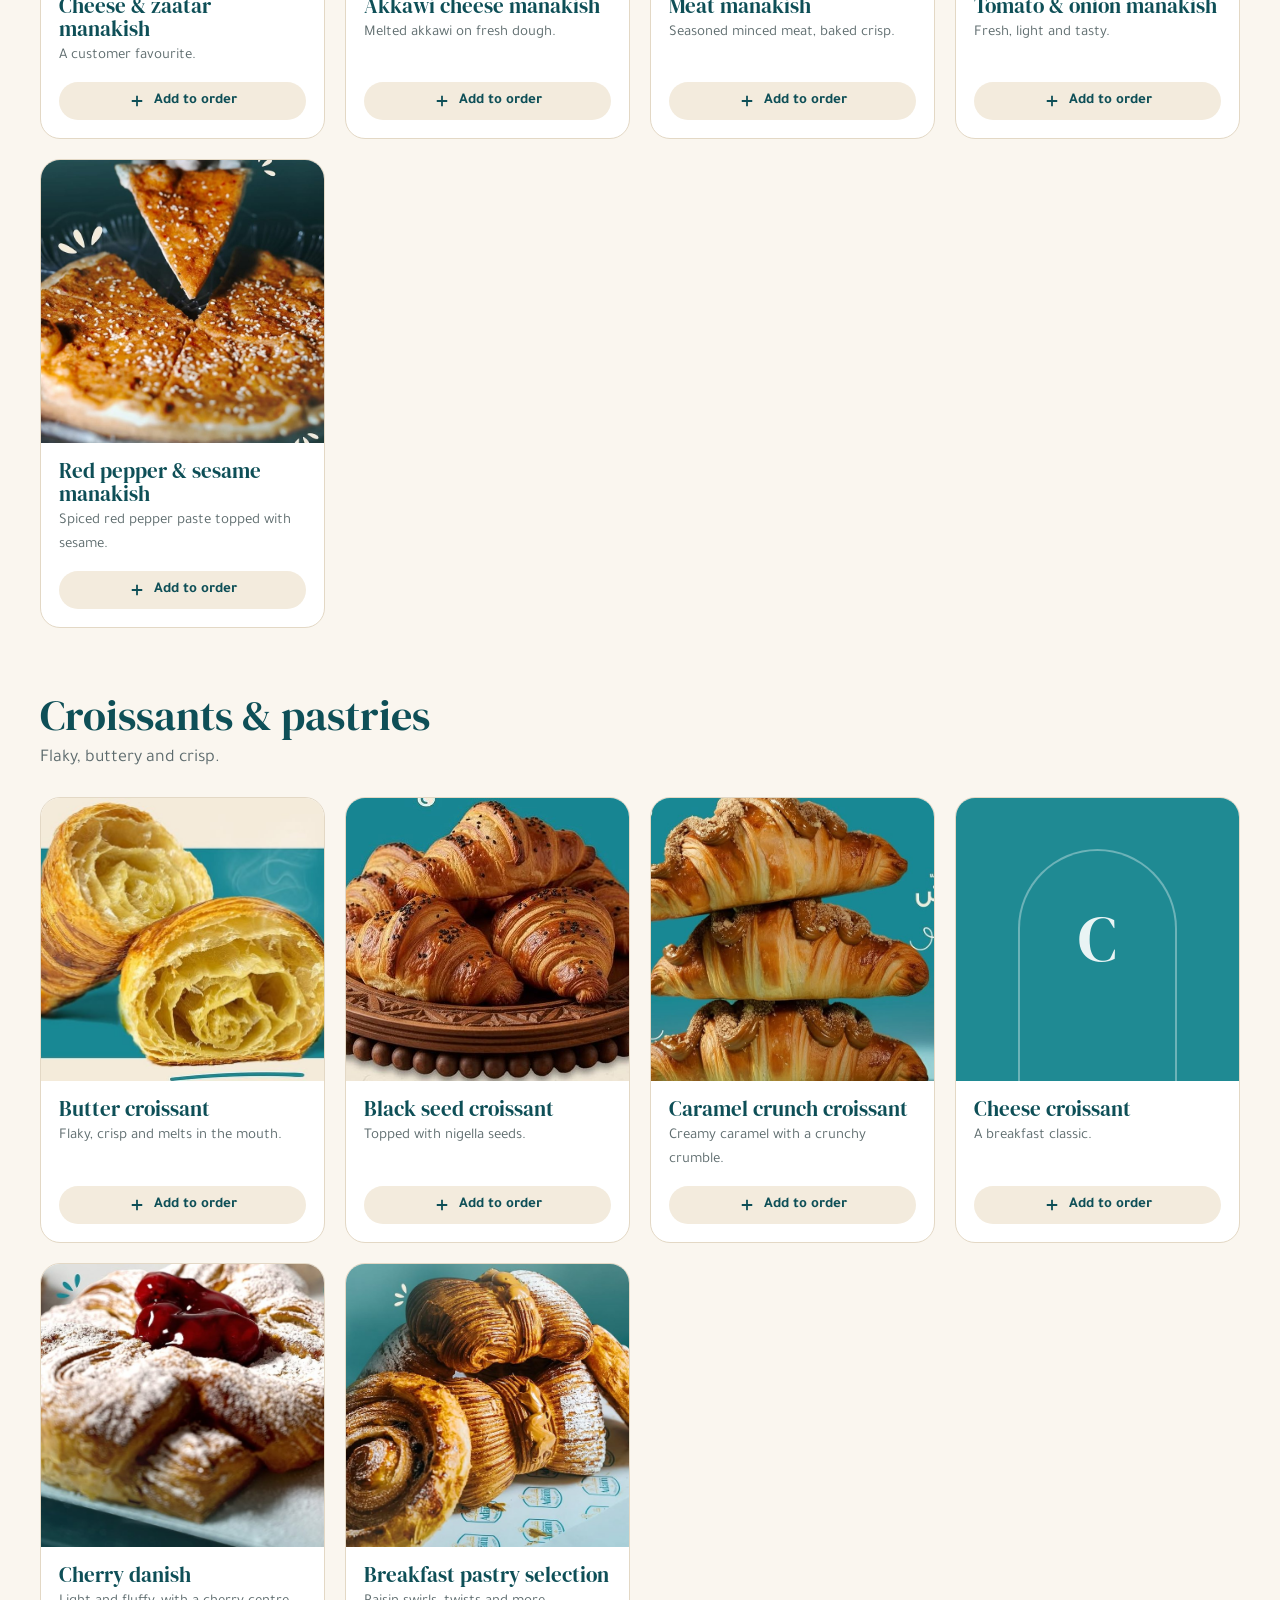
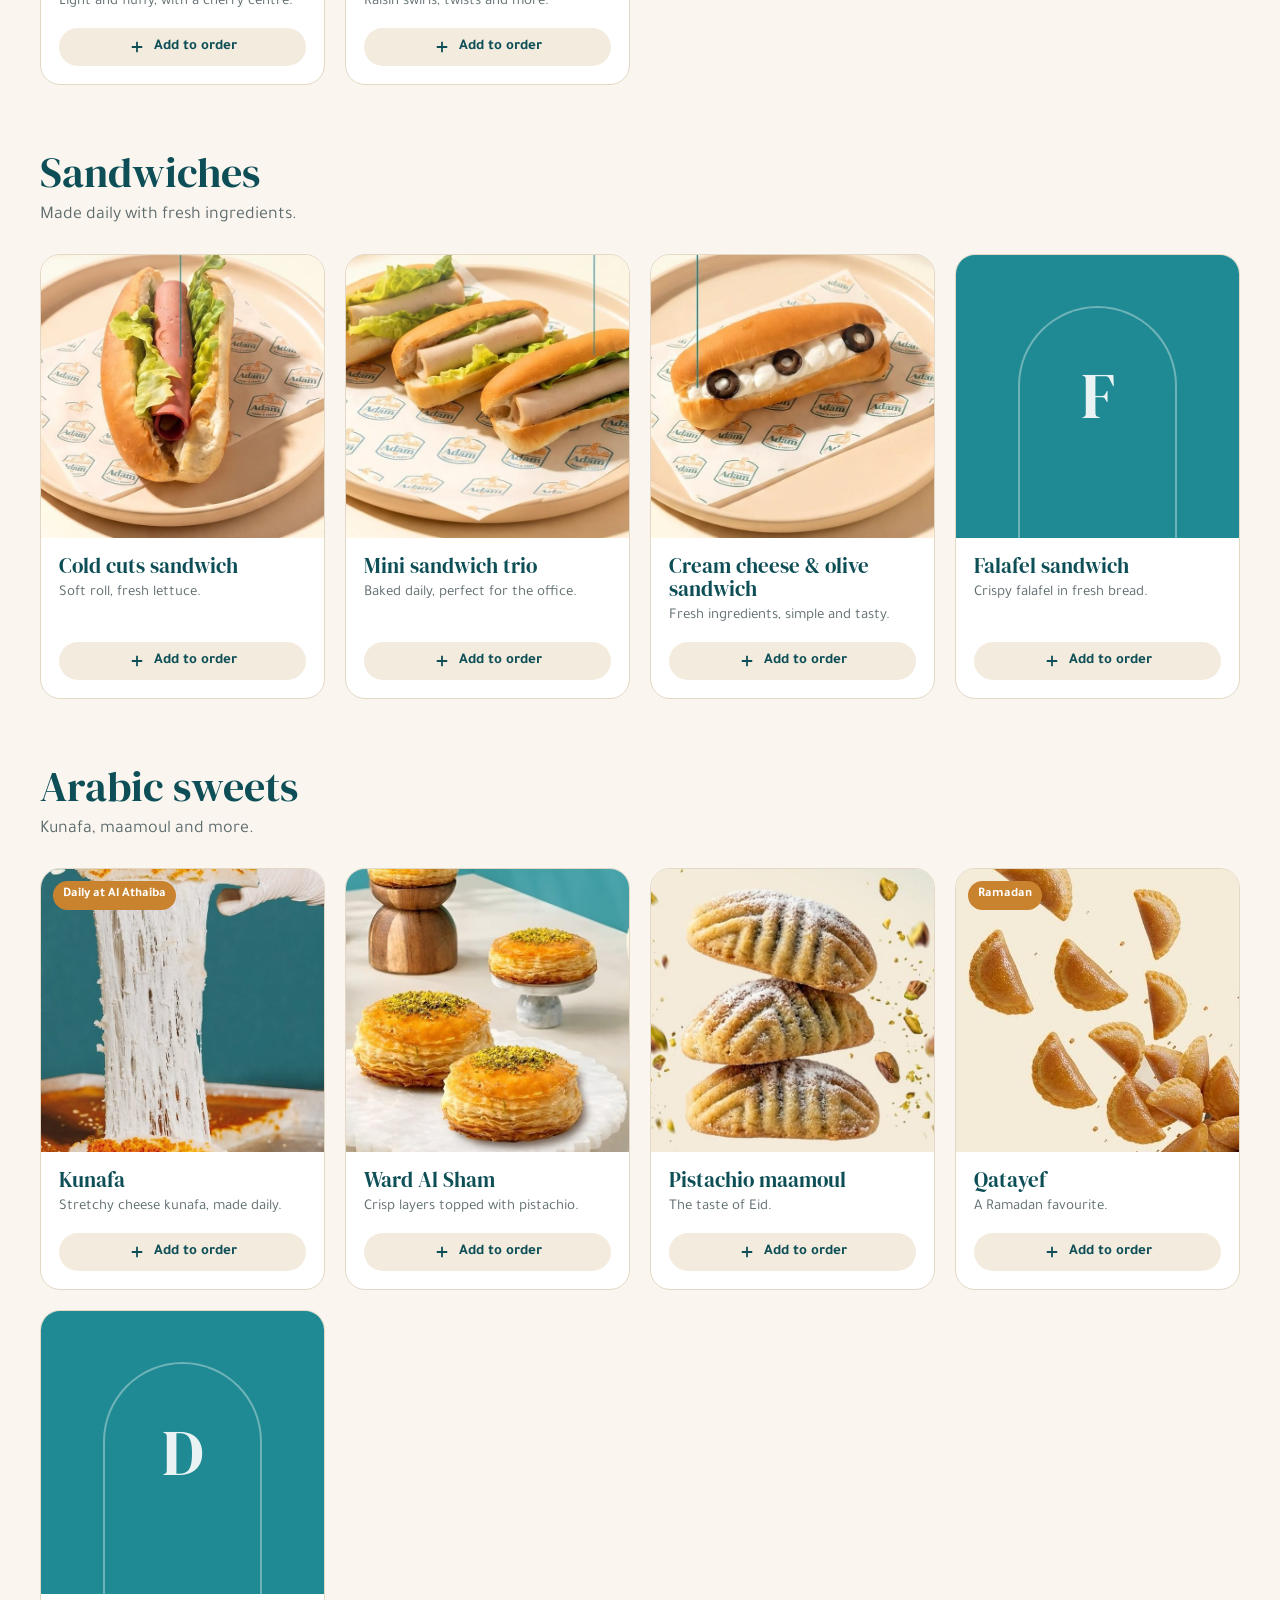
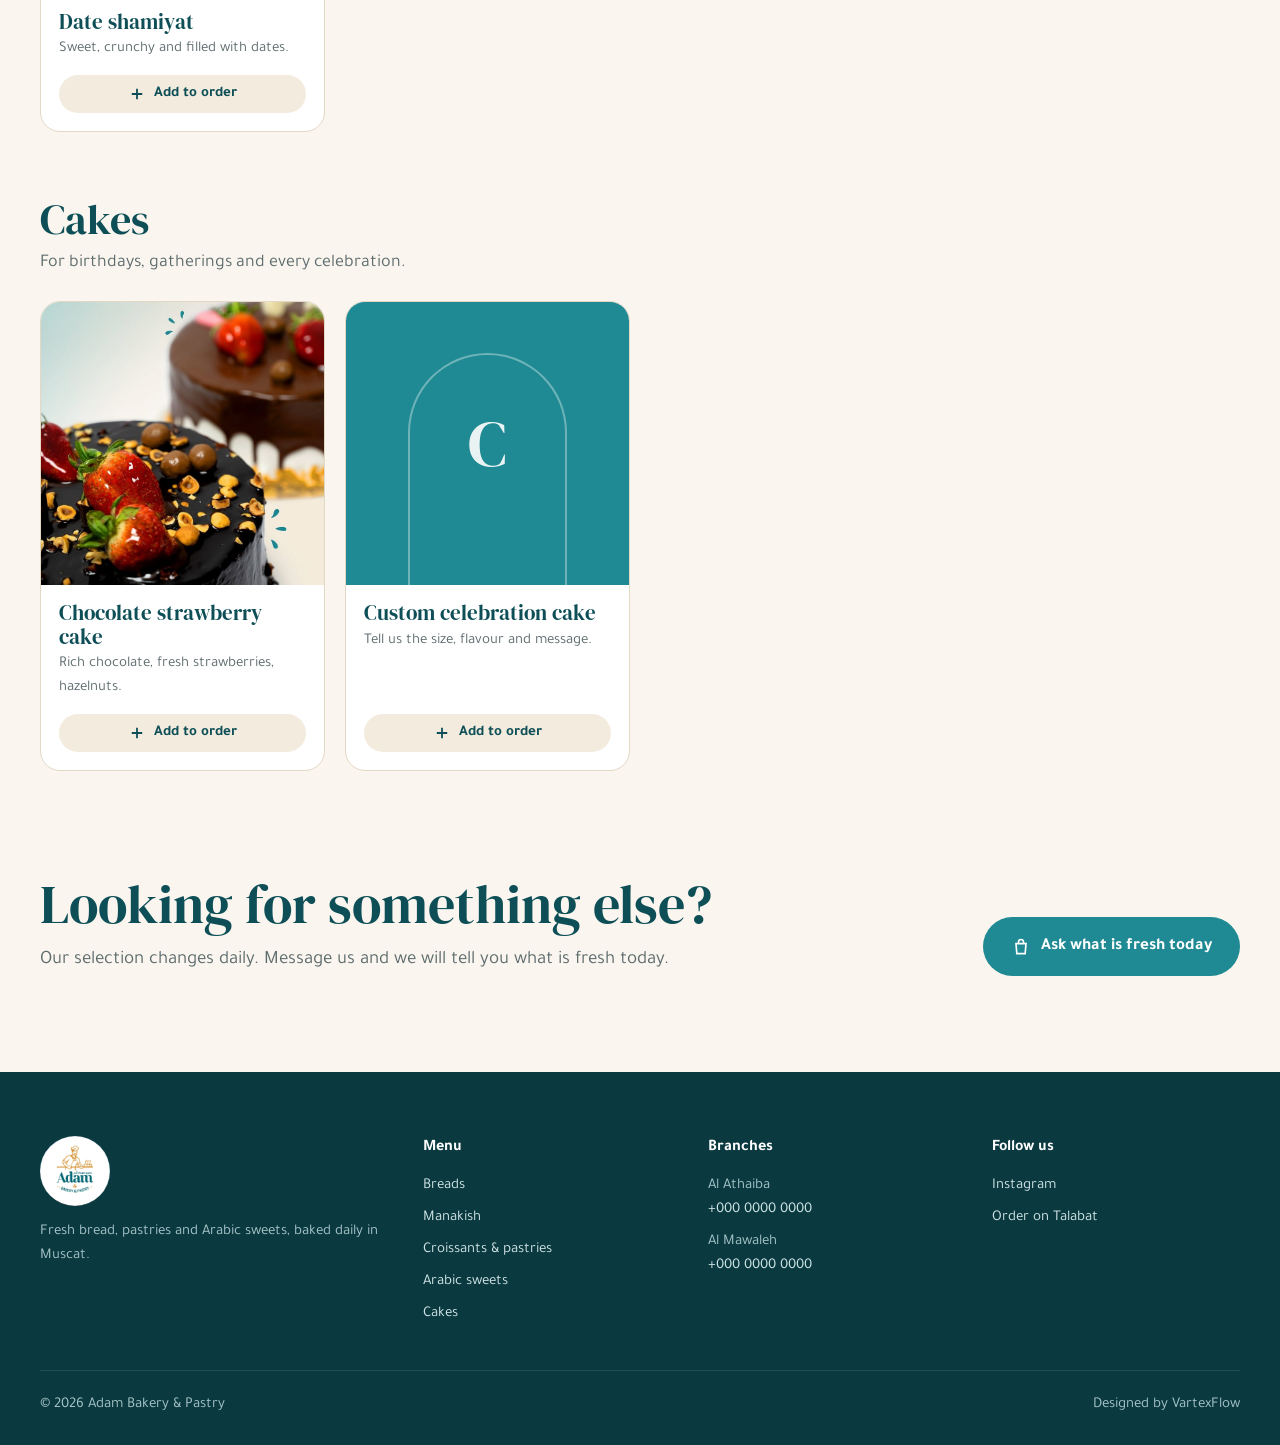
==== commit ff975d2b: "Remove external credit links; keep plain-text Designed by VartexFlow credit" ====
--- a/menu.html
+++ b/menu.html
@@ -14,7 +14,7 @@
 <link rel="stylesheet" href="assets/css/style.css">
 </head>
 <body data-title-ar="القائمة | مخبز وحلويات آدم">
-<div class="demo" data-ar="نموذج موقع من إعداد &lt;a href=&quot;https://www.vartexflow.com&quot; target=&quot;_blank&quot; rel=&quot;noopener&quot;&gt;VartexFlow&lt;/a&gt; لمخبز وحلويات آدم">Website demo prepared by <a href="https://www.vartexflow.com" target="_blank" rel="noopener">VartexFlow</a> for Adam Bakery &amp; Pastry</div>
+<div class="demo" data-ar="نموذج موقع من إعداد VartexFlow لمخبز وحلويات آدم">Website demo prepared by VartexFlow for Adam Bakery &amp; Pastry</div>
 <header class="site-header">
   <div class="wrap nav">
     <a class="brand" href="index.html" aria-label="Adam Bakery &amp; Pastry" data-ar-label="مخبز وحلويات آدم">
@@ -127,7 +127,7 @@
     </div>
     <div class="fbottom">
       <span>&copy; <span data-year>2026</span> <span data-ar="مخبز وحلويات آدم">Adam Bakery &amp; Pastry</span></span>
-      <span><span data-ar="نموذج من">Demo by</span> <a href="https://www.vartexflow.com" target="_blank" rel="noopener">VartexFlow</a></span>
+      <span><span data-ar="تصميم">Designed by</span> VartexFlow</span>
     </div>
   </div>
 </footer>
